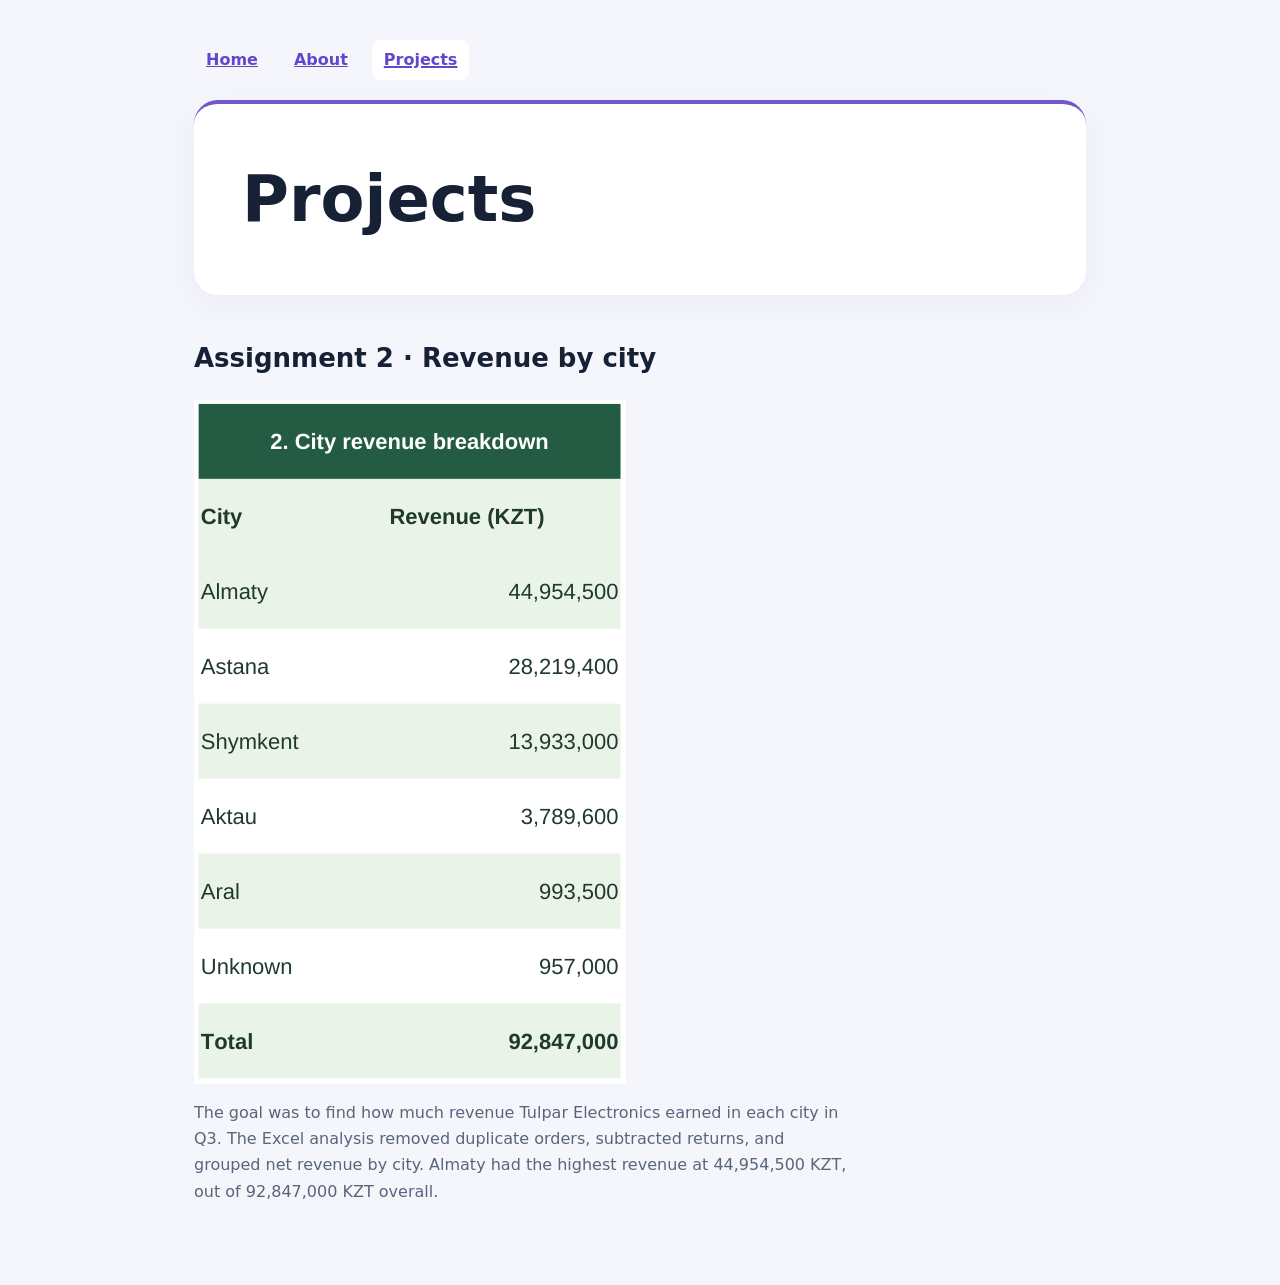
==== projects.html @ 0565e86c "Build three-page Week 14 website" ====
<!doctype html>
<html lang="en">
<head>
  <meta charset="utf-8">
  <meta name="viewport" content="width=device-width, initial-scale=1">
  <title>Projects | Alizhan Samat</title>
  <link rel="stylesheet" href="style.css">
</head>
<body>
  <main>
    <nav aria-label="Main menu">
      <a href="index.html">Home</a>
      <a href="about.html">About</a>
      <a href="projects.html" aria-current="page">Projects</a>
    </nav>
    <header>
      <h1>Projects</h1>
    </header>
    <section aria-labelledby="assignment-heading">
      <h2 id="assignment-heading">Assignment 2 · Revenue by city</h2>
      <img src="chart1.png" alt="Assignment 2 table of Q3 revenue by city in KZT for Tulpar Electronics">
      <p>The goal was to find how much revenue Tulpar Electronics earned in each city in Q3. The Excel analysis removed duplicate orders, subtracted returns, and grouped net revenue by city. Almaty had the highest revenue at 44,954,500 KZT, out of 92,847,000 KZT overall.</p>
    </section>
  </main>
</body>
</html>
---- style.css ----
:root {
  --accent: #7456cb;
  --ink: #172136;
  --muted: #59657b;
  --bg: #f5f6fc;
}

* { box-sizing: border-box; }

body {
  margin: 0;
  background: var(--bg);
  color: var(--ink);
  font: 16px/1.65 system-ui, Arial, sans-serif;
}

main {
  max-width: 940px;
  margin: 0 auto;
  padding: 40px 24px 64px;
}

nav {
  display: flex;
  flex-wrap: wrap;
  gap: 4px 12px;
  margin-bottom: 20px;
}

nav a {
  padding: 7px 12px;
  border-radius: 8px;
}

nav a[aria-current="page"] {
  background: white;
  text-decoration-thickness: 2px;
}

header {
  padding: 48px;
  background: white;
  border-top: 4px solid var(--accent);
  border-radius: 24px;
  box-shadow: 0 10px 32px #2324440b;
}

.eyebrow {
  color: #6346ce;
  font-size: 12px;
  font-weight: 700;
  letter-spacing: .12em;
  text-transform: uppercase;
}

h1 {
  margin: 12px 0;
  font-size: clamp(36px, 7vw, 64px);
  line-height: 1.1;
}

h2 { margin: 0 0 20px; font-size: 26px; }
p { max-width: 660px; color: var(--muted); }

.grid {
  display: grid;
  grid-template-columns: repeat(3, 1fr);
  gap: 16px;
}

section { margin-top: 42px; }

.tile {
  padding: 24px;
  background: white;
  border-top: 4px solid var(--accent);
  border-radius: 18px;
}

.tile h3 { margin: 0 0 8px; }
.tile p { margin: 0; }
a { color: #6346ce; font-weight: 600; }
img { display: block; max-width: 100%; height: auto; }

@media (max-width: 650px) {
  main { padding: 22px 16px; }
  header { padding: 24px; }
  .grid { grid-template-columns: 1fr; }
}
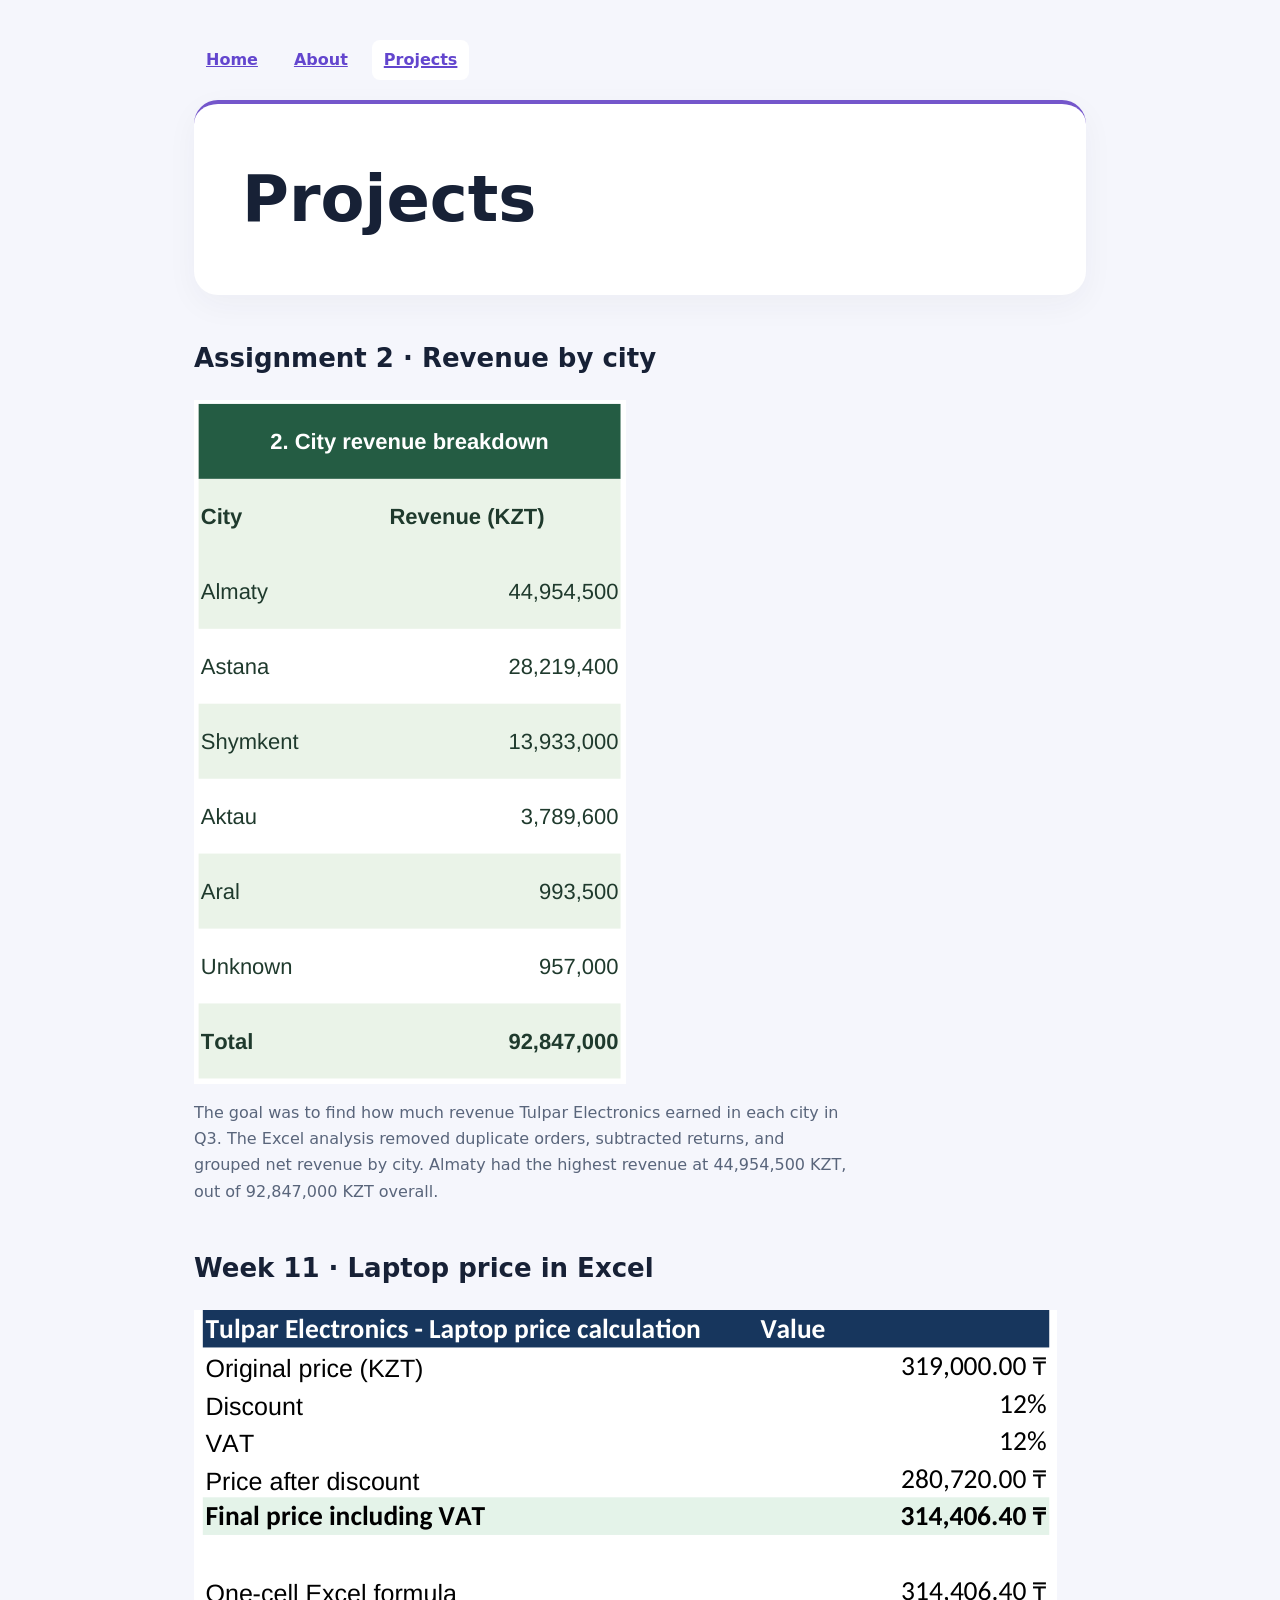
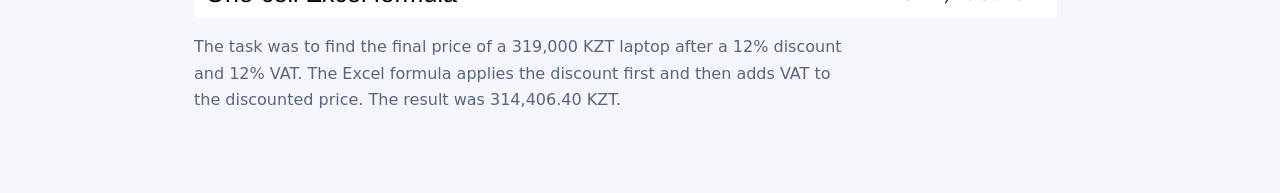
==== commit bf3b4704: "Add Week 11 Excel exercise to the portfolio" ====
--- a/projects.html
+++ b/projects.html
@@ -21,6 +21,11 @@
       <img src="chart1.png" alt="Assignment 2 table of Q3 revenue by city in KZT for Tulpar Electronics">
       <p>The goal was to find how much revenue Tulpar Electronics earned in each city in Q3. The Excel analysis removed duplicate orders, subtracted returns, and grouped net revenue by city. Almaty had the highest revenue at 44,954,500 KZT, out of 92,847,000 KZT overall.</p>
     </section>
+    <section aria-labelledby="price-heading">
+      <h2 id="price-heading">Week 11 · Laptop price in Excel</h2>
+      <img src="chart2.png" alt="Week 11 Excel table showing a 12% discount, 12% VAT, and a final laptop price of 314,406.40 KZT">
+      <p>The task was to find the final price of a 319,000 KZT laptop after a 12% discount and 12% VAT. The Excel formula applies the discount first and then adds VAT to the discounted price. The result was 314,406.40 KZT.</p>
+    </section>
   </main>
 </body>
 </html>
